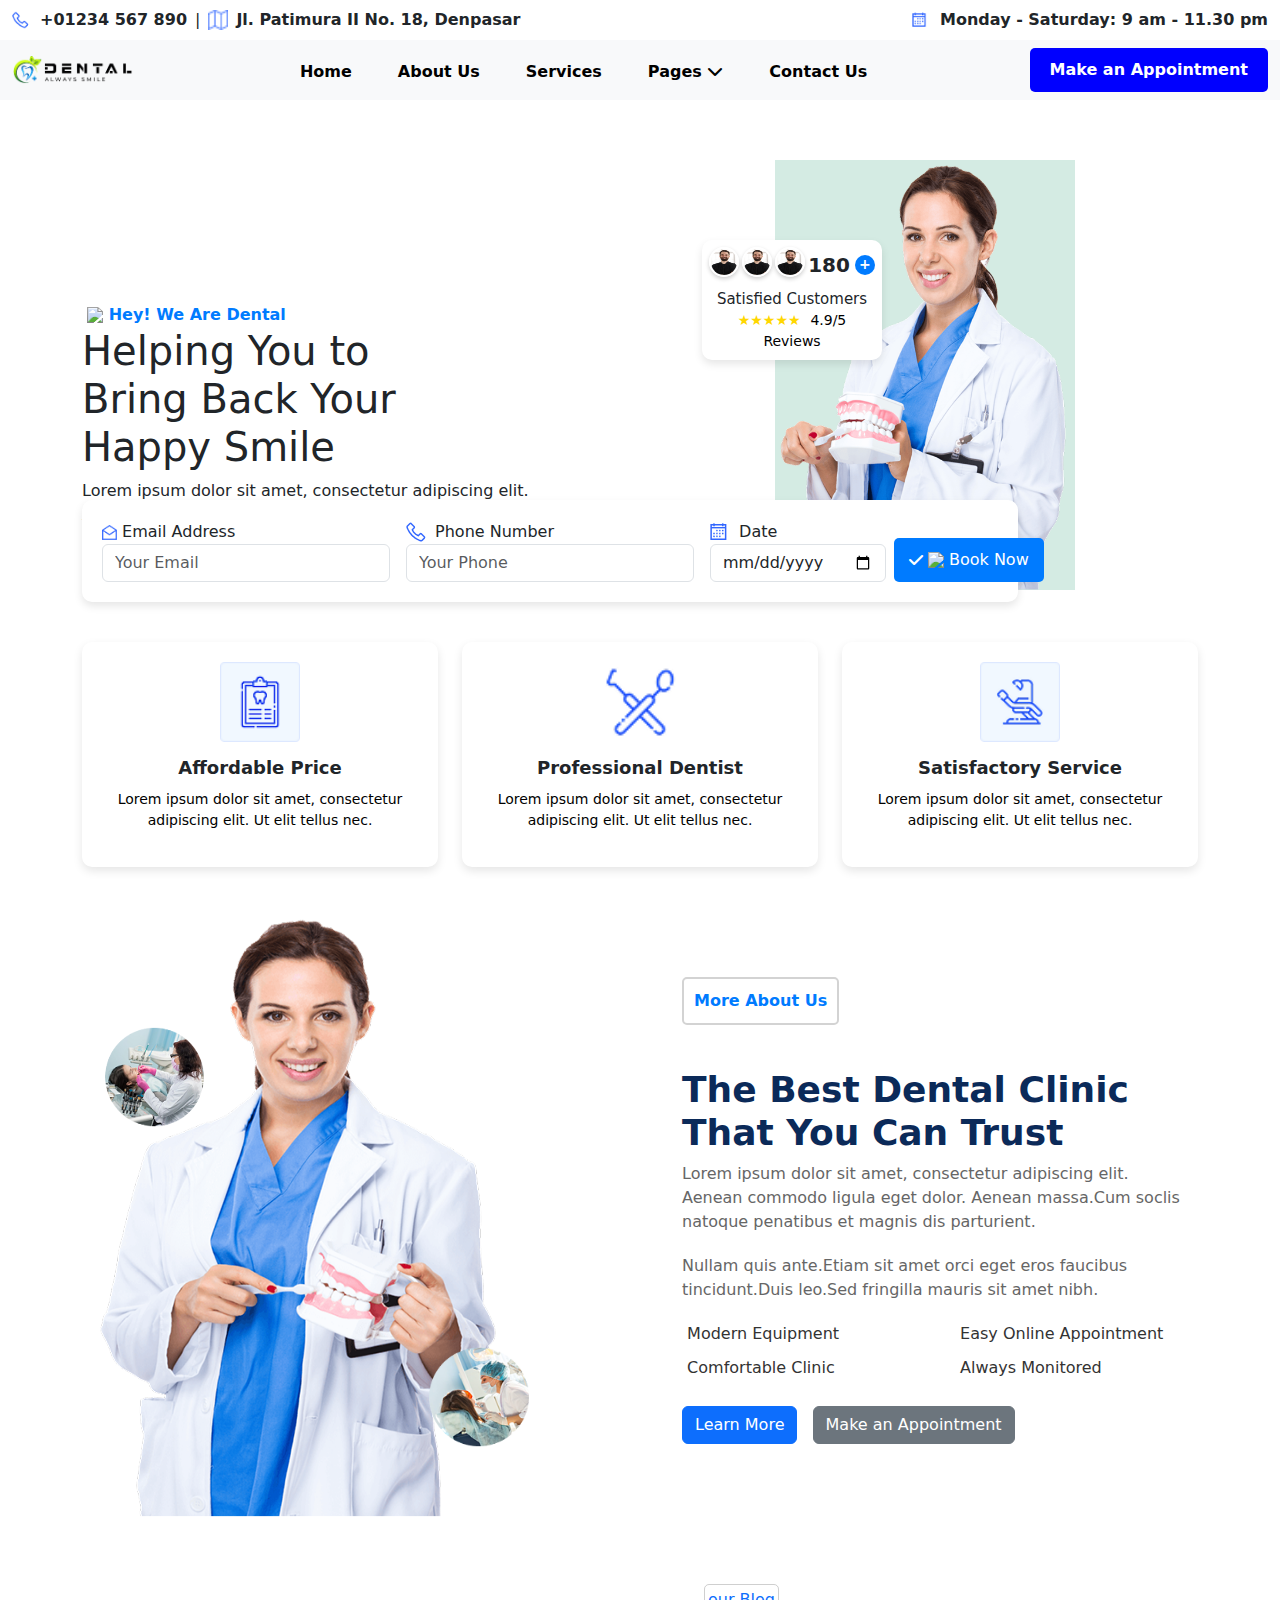
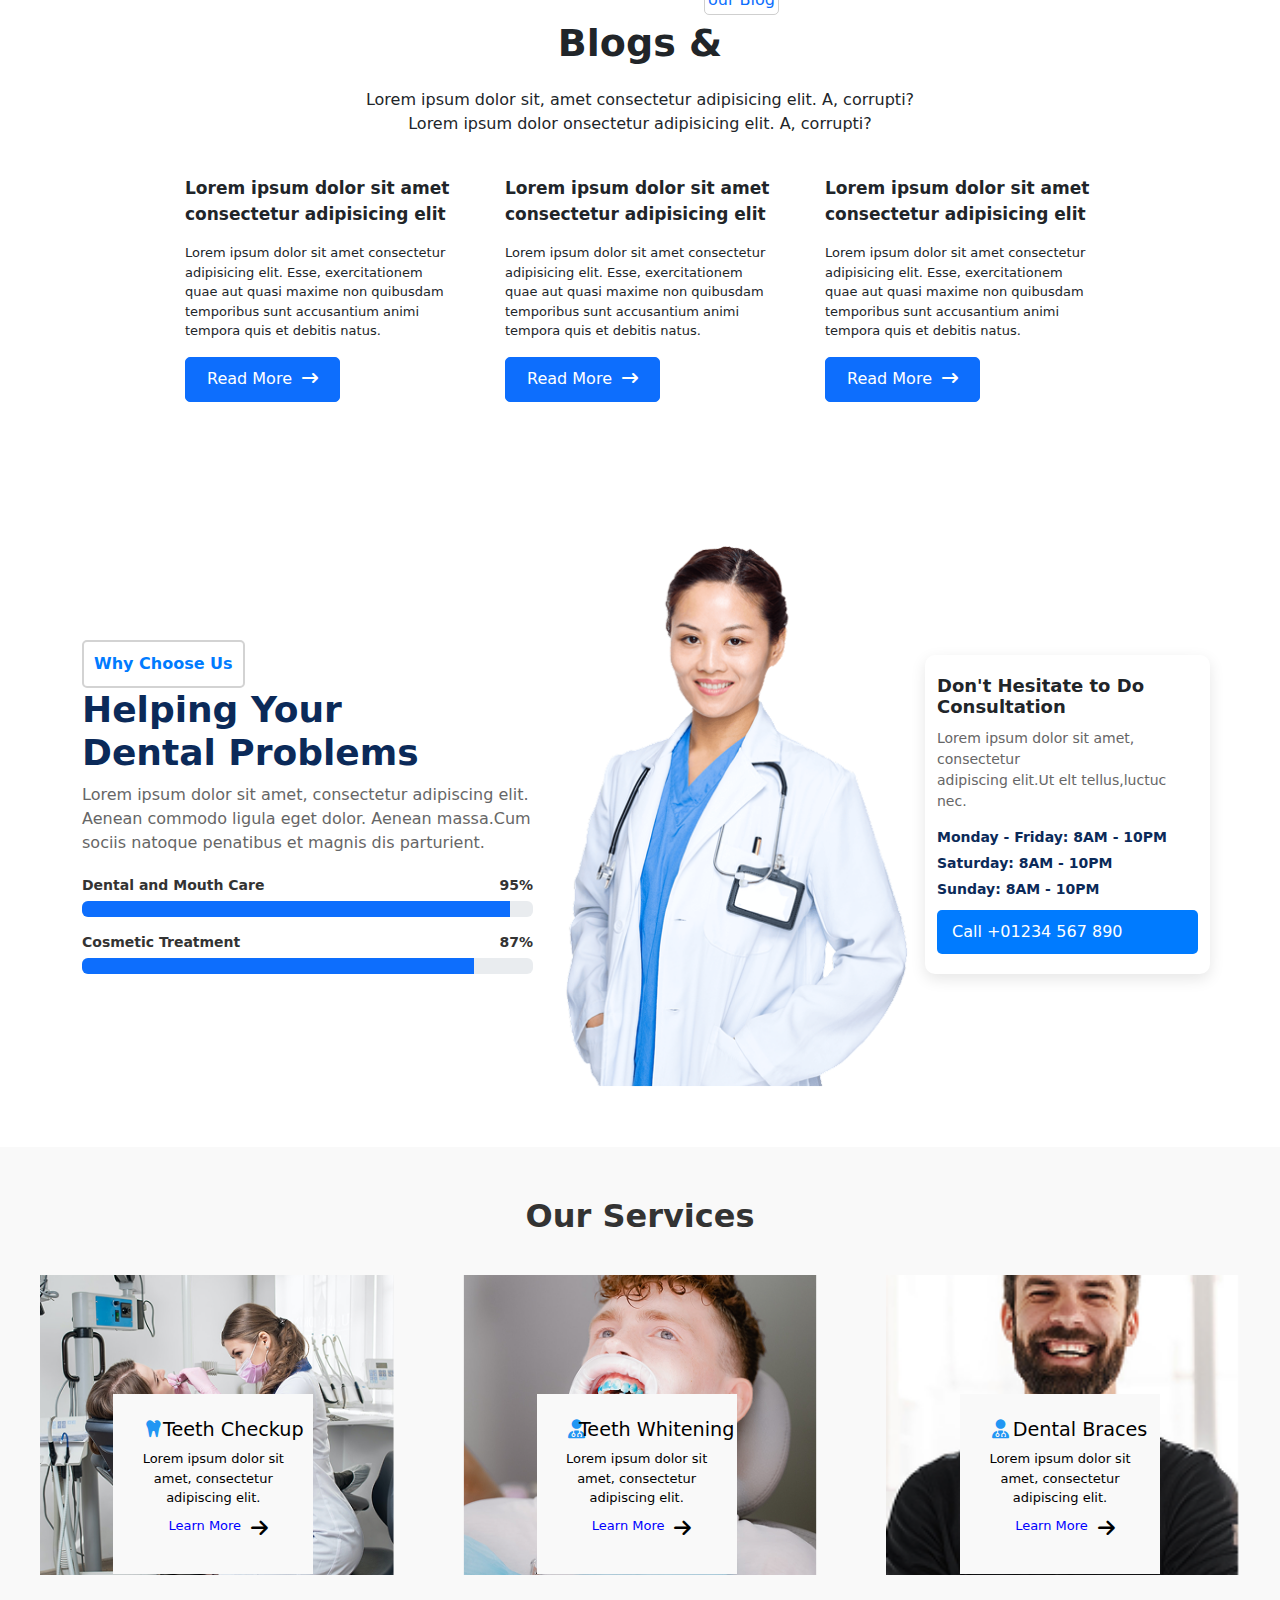
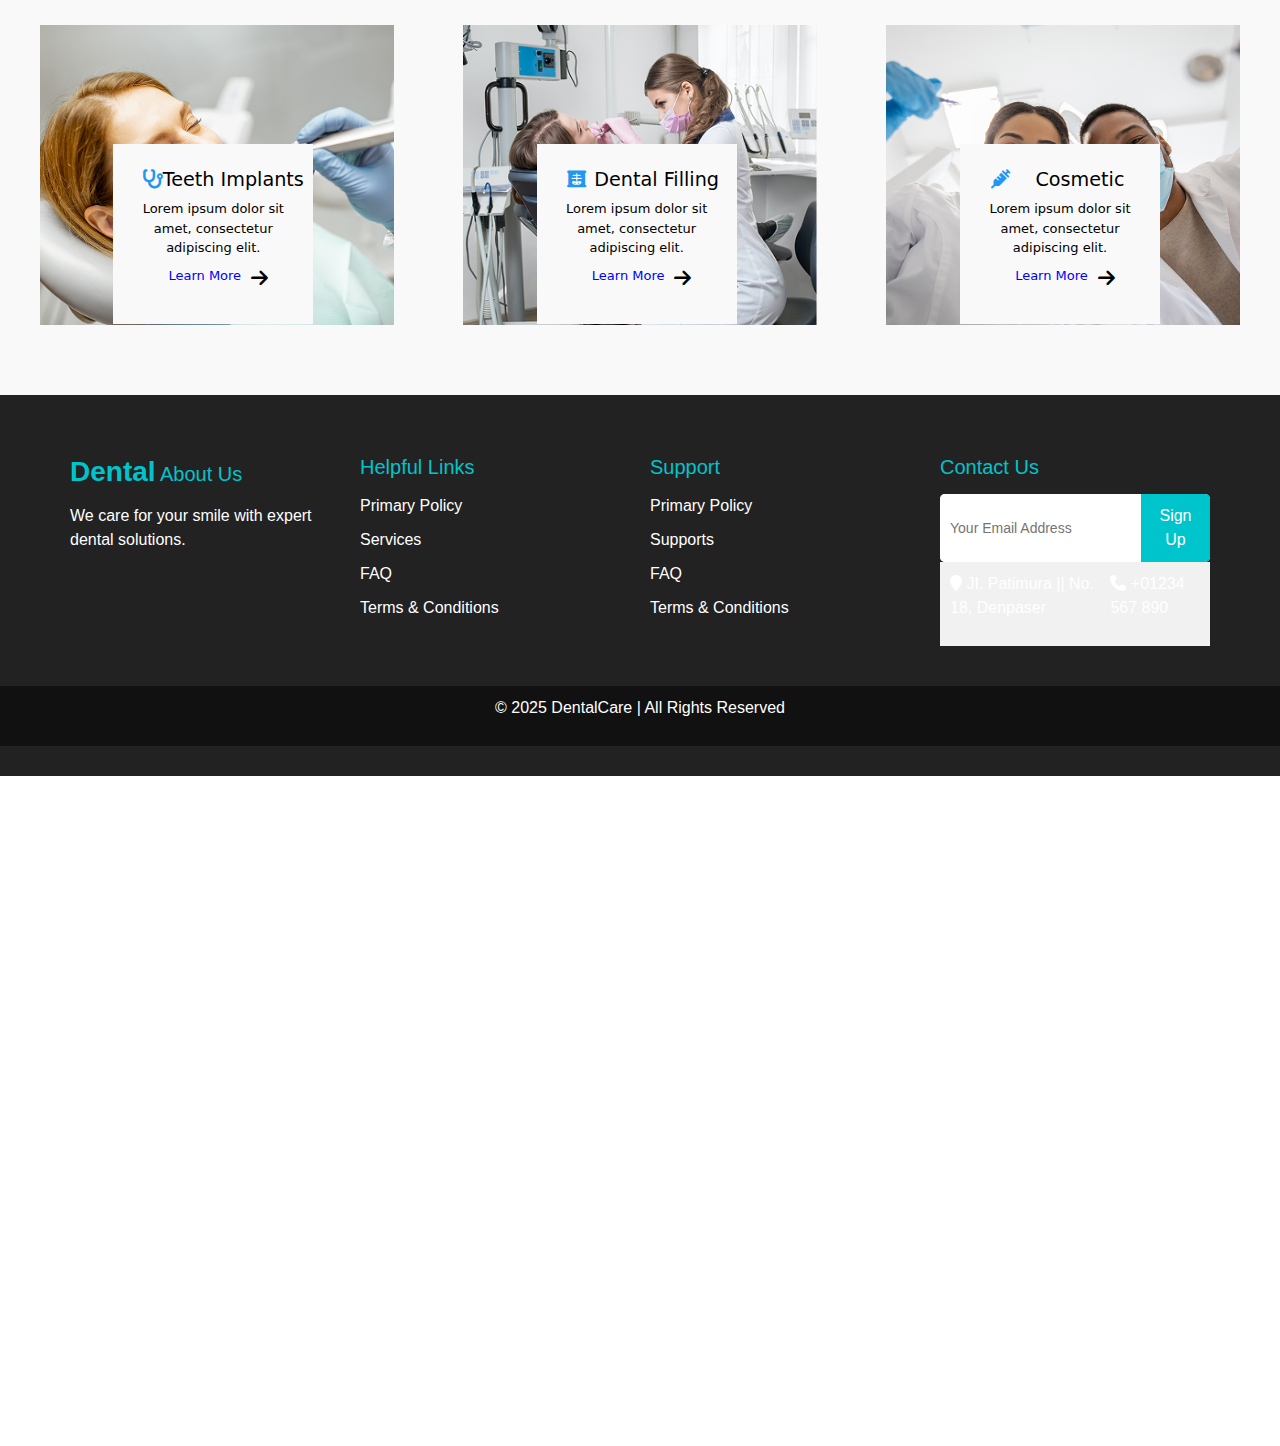
==== index.html @ fc1a5b88 "Add files via upload" ====
<!DOCTYPE html>
<html lang="en">
<head>
    <meta charset="UTF-8">
    <meta name="viewport" content="width=device-width, initial-scale=1.0">
    <title>Task</title>
    <link rel="stylesheet" href="index.css">  
    <link rel="stylesheet" href="https://cdnjs.cloudflare.com/ajax/libs/font-awesome/6.7.2/css/all.min.css">
    <link href="https://cdn.jsdelivr.net/npm/bootstrap@5.0.2/dist/css/bootstrap.min.css" rel="stylesheet">
    <script src="https://cdn.jsdelivr.net/npm/bootstrap@5.0.2/dist/js/bootstrap.bundle.min.js"></script>
    
</head>
<body>
    <div class="container-fluid px-0">
        <div class="row align-items-center text-md-start text-center py-2 mx-0">
            <div class="col-md-6 mb-2 mb-md-0 d-flex align-items-center justify-content-md-start justify-content-center">
                <img src="images/Frame-1.png" alt="Phone" width="20">
                <span class="ms-2 fw-bold text-dark">+01234 567 890</span>
                <span class="mx-2">|</span>
                <img src="images/Group-1.png" alt="Address" width="20">
                <span class="ms-2 fw-bold text-dark">Jl. Patimura II No. 18, Denpasar</span>
            </div>
            <div class="col-md-6 d-flex align-items-center justify-content-md-end justify-content-center">
                <img src="images/Frame.png" alt="Calendar" width="20">
                <span class="ms-2 fw-bold text-dark">Monday - Saturday: 9 am - 11.30 pm</span>
            </div>
        </div>
    </div>
    
    
   <!-- navbar -->
    <nav class="navbar navbar-expand-lg navbar-light bg-light">
        <div class="container-fluid">
            <img src="images/logo 1.png" width="10%" height="7%">
            <button class="navbar-toggler" type="button" data-bs-toggle="collapse" data-bs-target="#navbarSupportedContent" 
                aria-controls="navbarSupportedContent" aria-expanded="false" aria-label="Toggle navigation">
                <span class="navbar-toggler-icon"></span>
            </button>
            <div class="collapse navbar-collapse" id="navbarSupportedContent">
                <ul class="navbar-nav mx-auto">
                    <li class="nav-item">
                        <a class="nav-link" href="#" style="color: black;">Home</a>
                    </li>
                    <li class="nav-item">
                        <a class="nav-link" href="#" style="color: black;">About Us</a>
                    </li>
                    <li class="nav-item">
                        <a class="nav-link" href="#" style="color: black;">Services</a>
                    </li>
                    <li class="nav-item">
                        <a class="nav-link" href="#" style="color: black;">Pages <i class="fas fa-chevron-down"></i> </a>
                    </li>
                    
                    <li class="nav-item">
                        <a class="nav-link" href="#" style="color: black;">Contact Us</a>
                    </li>
                </ul>
                <button class="button">
                    <a class="link" href="#" style="font-weight: bolder;" >Make an Appointment</a>
                </button>
            </div>
        </div>
    </nav>

    <div class="container">
        <div class="row hero-section">
            <!-- Left Content -->
            <div class="col-md-6 content">
                <img src=""/>
                <span style="color: #007bff; font-weight: bold;"><img src="images/hand.jpeg" class="one"> Hey! We Are Dental</span>
                <h1>Helping You to<br> Bring Back Your <br>Happy Smile</h1>
                <p>Lorem ipsum dolor sit amet, consectetur adipiscing elit.<br>
                     Aenean commodo ligula eget dolor.Aenean maasa.Cum socilis<br>
                     natoque penatibus et magnis dis parturient.</p>
            </div>
    
            <!-- Right Image -->
            <div class="col-md-6 text-center position-relative">
                <img src="images/dentist-with-toothbrush-on-denture1--714x1024.png.png" class="doctor-img img-fluid" alt="Doctor" width="300px" height="500px" style="background-color: rgb(212, 235, 227);">
                
                <!-- Review Box Over Image -->
                <div class="review-box" id="two">
                    <div class="review-images">
                        <img src="images/div.elementor-widget-wrap-6.png" alt="User 1">
                        <img src="images/div.elementor-widget-wrap-6.png" alt="User 2">
                        <img src="images/div.elementor-widget-wrap-6.png" alt="User 3">
                   
                    <strong>180<span class="plus-symbol">+</span></strong></div>
                    <span class="review-text">Satisfied Customers</span>
                    <!-- <span class="stars">★★★★★</span>
                    <span class="review-text">4.9/5 Reviews</span> -->
                    <span class="stars">★★★★★ <span class="review-score">4.9/5 Reviews</span></span>
    
                </div>
            </div>
        </div>
    
        <!-- Appointment Form -->
        <div class="appointment-form" id="three">
            <form id="bookingForm">
                <div class="row g-3">
                    <div class="col-md-4">
                        <label><img src="images/Group.png" width="15"/> Email Address</label>
                        <div class="input-group">
                            <input type="email" id="email" class="form-control" placeholder="Your Email" required>
                        </div>
                    </div>
                    <div class="col-md-4">
                        <label><i  style="font-weight: bolder;"></i><img src="images/Frame-1.png"/>  Phone Number</label>
                        <div class="input-group">
                            <input type="text" id="phone" class="form-control" placeholder="Your Phone" required>
                        </div>
                    </div>
                    <div class="col-md-4 d-flex align-items-end">
                        <div class="w-100">
                            <label> <img src="images/Frame.png"/>  Date</label>
                            <div class="input-group">
                                <input type="date" id="date" class="form-control" required>
                            </div>
                        </div>
                        <button type="submit" class="book-now ms-2">
                            <i class="fas fa-check"></i><img src="./images/one.png"/>  Book Now
                        </button>
                    </div>
                </div>
            </form>
        </div>
    </div>

    <!-- Services Section -->
 <div class="container service-section" id="four">
    <div class="row">
        <!-- Service 1 -->
        <div class="col-md-4">
            <div class="service-box">
                <img src="images/div.icon-1.png" alt="Affordable Price">
                <h4>Affordable Price</h4>
                <p>Lorem ipsum dolor sit amet, consectetur adipiscing elit. Ut elit tellus nec.</p>
            </div>
        </div>

        <!-- Service 2 -->
        <div class="col-md-4">
            <div class="service-box">
                <img src="images/tools-150x150.png.png" alt="Professional Dentist">
                <h4>Professional Dentist</h4>
                <p>Lorem ipsum dolor sit amet, consectetur adipiscing elit. Ut elit tellus nec.</p>
            </div>
        </div>

        <!-- Service 3 -->
        <div class="col-md-4">
            <div class="service-box">
                <img src="images/div.icon.png" alt="Satisfactory Service">
                <h4>Satisfactory Service</h4>
                <p>Lorem ipsum dolor sit amet, consectetur adipiscing elit. Ut elit tellus nec.</p>
            </div>
        </div>
    </div>
</div>

    <div class="the" class="mx-auto">
        <div class="the1">
            <img src="./images/female-dentist-present-2-1.png.png" alt="" height="600px" width="400px" id="the2">
            <img src="./images/dentist-with-dental-tools-mirror-and-probe-checking-up-patient-teeth-at-dental-clinic-office-1-800x664.jpg.png" alt="" id="img1" height="100px">
            <img src="./images/young-woman-getting-dental-treatment-dental-clinic--800x533.jpg.png" alt="" height="100px" id="img2">
        </div>
        <!-- Hero Section -->
    <div class="container">
        <div class="row hero-section">
            <!-- Left Content - Text (Now Moved to Right) -->
            <div class="col-md-6 hero-text" id="five">
                <div style="border:  2px solid lightgray; padding: 10px; display: inline-block; border-radius: 5px; color: #007bff; font-weight: bold;">
                    More About Us
                </div>
                <h2><br>The Best Dental Clinic<br> That You Can Trust</h2>
                <p>Lorem ipsum dolor sit amet, consectetur adipiscing elit.<br>
                     Aenean commodo ligula eget dolor. Aenean massa.Cum soclis<br>
                    natoque penatibus et magnis dis parturient.</p>
                <p>Nullam quis ante.Etiam sit amet orci eget eros faucibus<br>
                tincidunt.Duis leo.Sed fringilla mauris sit amet nibh.</p>

                <ul>
                    <li><img src="images/click.jpeg" alt=""> Modern Equipment</li>
                    <li><img src="images/click.jpeg" alt=""> Easy Online Appointment</li>
                    <li><img src="images/click.jpeg" alt=""> Comfortable Clinic</li>
                    <li><img src="images/click.jpeg" alt=""> Always Monitored</li>
                </ul>

                <button class="btn btn-primary">Learn More</button>
                <button class="btn btn-secondary">Make an Appointment</button>
            </div>
        </div>
    </div>
    </div>



    
    
    <div class="container-01" id="six">
        <div class="blog">
            <button class="text-primary">our Blog</button>
            <p>Blogs &</p>
            <div class="lo">
                <p>Lorem ipsum dolor sit, amet consectetur adipisicing elit. A, corrupti? <br>Lorem ipsum dolor
                    onsectetur adipisicing elit. A, corrupti?</p>
            </div>
        </div>
        <div class="main-product">
            <div class="products">
                <img src="./images/div.jkit-thumb.png" alt="">
                <div class="title">
                    <p>Lorem ipsum dolor sit amet consectetur adipisicing elit</p>
                </div>
                <div class="title-01">
                    <p>Lorem ipsum dolor sit amet consectetur adipisicing elit. Esse, exercitationem quae aut quasi
                        maxime
                        non quibusdam temporibus sunt accusantium animi tempora quis et debitis natus.</p>
                </div>
                <button class="btn btn-primary">Read More<i class="fa-solid fa-arrow-right-long" style="color: white;"></button></i>            </div>
            <div class="products">
                <img src="./images/div.jkit-thumb-1.png" alt="">
                <div class="title">
                    <p>Lorem ipsum dolor sit amet consectetur adipisicing elit</p>
                </div>
                <div class="title-01">
                    <p>Lorem ipsum dolor sit amet consectetur adipisicing elit. Esse, exercitationem quae aut quasi
                        maxime
                        non quibusdam temporibus sunt accusantium animi tempora quis et debitis natus.</p>
                </div>
                <button class="btn btn-primary">Read More<i class="fa-solid fa-arrow-right-long" style="color: white;"></button></i>
            </div>
            <div class="products">
                <img src="./images/div.thumbnail-container.jpg" alt="">
                <div class="title">
                    <p>Lorem ipsum dolor sit amet consectetur adipisicing elit</p>
                </div>
                <div class="title-01">
                    <p>Lorem ipsum dolor sit amet consectetur adipisicing elit. Esse, exercitationem quae aut quasi
                        maxime
                        non quibusdam temporibus sunt accusantium animi tempora quis et debitis natus.</p>
                </div>
                <button class="btn btn-primary">Read More<i class="fa-solid fa-arrow-right-long" style="color: white;"></button></i>
            </div>
        </div>

    </div>


    <div class="container" id="seven">
        <div class="row consultation-section">
            <!-- Left Content -->
            <div class="col-md-5 consultation-text">
                <span style="color: #007bff; font-weight: bold;color: #007bff; font-weight: bold;border:2px white;border: 2px solid lightgray; padding: 10px; display: inline-block; border-radius: 5px; color: #007bff; font-weight: bold;">Why Choose Us</span>
                <h2>Helping Your<br> Dental Problems</h2>
                <p>Lorem ipsum dolor sit amet, consectetur adipiscing elit. <br>
                    Aenean commodo ligula eget dolor. Aenean massa.Cum<br>
                    sociis natoque penatibus et magnis dis parturient.</p>
    
                <!-- Progress Bar 1 -->
                <div class="progress-label">
                    <span>Dental and Mouth Care</span>
                    <span>95%</span>
                </div>
                <div class="progress">
                    <div class="progress-bar" role="progressbar" style="width: 95%;" aria-valuenow="95" aria-valuemin="0" aria-valuemax="100"></div>
                </div>
    
                <!-- Progress Bar 2 -->
                <div class="progress-label">
                    <span>Cosmetic Treatment</span>
                    <span>87%</span>
                </div>
                <div class="progress">
                    <div class="progress-bar" role="progressbar" style="width: 87%;" aria-valuenow="87" aria-valuemin="0" aria-valuemax="100"></div>
                </div>
            </div>
    
            <!-- Center Image -->
            <div class="col-md-4 consultation-image">
                <img src="images/female-medical-doctor-669x1024.png.png" alt="Doctor Image">
            </div>
    
            <!-- Right Contact Box -->
            <div class="col-md-3 contact-box">
                <h4>Don't Hesitate to Do Consultation</h4>
                <p>Lorem ipsum dolor sit amet, consectetur<br>
                     adipiscing elit.Ut elt tellus,luctuc nec.</p>
    
                <div class="schedule">Monday - Friday: 8AM - 10PM</div>
                <div class="schedule">Saturday: 8AM - 10PM</div>
                <div class="schedule">Sunday: 8AM - 10PM</div>
    
                <a href="tel:+1234567890" class="call-button" style="justify-content: center;">Call +01234 567 890</a>
            </div>
        </div>
    </div>

    <!-- Services Section -->
<div class="services-section" id="one1">
    <h2 class="services-title">Our Services</h2>
    <div class="services-container">
        <div class="service-item">
            <img src="images/div.elementor-widget-wrap-3.png" alt="Service 1" class="service-image">
            <div class="service-info">
                <i class="fa fa-tooth"></i>
                <h3>Teeth Checkup</h3>
                <p>Lorem ipsum dolor sit amet, consectetur adipiscing elit.</p>
                <h6> Learn More<i class="fa-solid fa-arrow-right"></i></h6>
            </div>
        </div>

        <div class="service-item">
            <img src="images/div.elementor-widget-wrap-4.png" alt="Service 3" class="service-image">
            <div class="service-info">
                <i class="fa fa-user-md"></i>
                <h3>Teeth Whitening</h3>
                <p>Lorem ipsum dolor sit amet, consectetur adipiscing elit.</p>
                <h6> Learn More<i class="fa-solid fa-arrow-right"></i></h6>
            </div>
        </div>

        <div class="service-item">
            <img src="images/div.elementor-widget-wrap-6.png" alt="Service 3" class="service-image">
            <div class="service-info">
                <i class="fa fa-user-md"></i>
                <h3>Dental Braces</h3>
                <p>Lorem ipsum dolor sit amet, consectetur adipiscing elit.</p>
                <h6> Learn More<i class="fa-solid fa-arrow-right"></i></h6>
            </div>
        </div>

        <div class="service-item">
            <img src="images/div.elementor-widget-wrap-2.png" alt="Service 4" class="service-image">
            <div class="service-info">
                <i class="fa fa-stethoscope"></i>
                <h3>Teeth Implants</h3>
                <p>Lorem ipsum dolor sit amet, consectetur adipiscing elit.</p>
                <h6> Learn More<i class="fa-solid fa-arrow-right"></i></h6>
            </div>
        </div>

        <div class="service-item">
            <img src="images/div.elementor-widget-wrap-3.png" alt="Service 5" class="service-image">
            <div class="service-info">
                <i class="fa fa-x-ray"></i>
                <h3>Dental Filling</h3>
                <p>Lorem ipsum dolor sit amet, consectetur adipiscing elit.</p>
                <h6> Learn More<i class="fa-solid fa-arrow-right"></i></h6>
            </div>
        </div>

        <div class="service-item">
            <img src="images/div.elementor-widget-wrap-1.png" alt="Service 6" class="service-image">
            <div class="service-info">
                <i class="fa fa-syringe"></i>
                <h3>Cosmetic</h3>
                <p>Lorem ipsum dolor sit amet, consectetur adipiscing elit.</p>
                <h6> Learn More<i class="fa-solid fa-arrow-right"></i></h6>
            </div>
        </div>
    </div>
</div>

<footer class="footer" id="footer">
    <div class="footer-container">
        <!-- About Section -->
        <div class="footer-section about">
            <h2><span class="highlight">Dental</span> About Us</h2>
            <p>We care for your smile with expert dental solutions.</p>
        </div>

        <!-- Helpful Links -->
        <div class="footer-section helpful-links">
            <h2>Helpful Links</h2>
            <ul>
                <li><a href="#">Primary Policy</a></li>
                <li><a href="#">Services</a></li>
                <li><a href="#">FAQ</a></li>
                <li><a href="#">Terms & Conditions</a></li>
            </ul>
        </div>

        <!-- Support Section -->
        <div class="footer-section support">
            <h2>Support</h2>
            <ul>
                <li><a href="#">Primary Policy</a></li>
                <li><a href="#">Supports</a></li>
                <li><a href="#">FAQ</a></li>
                <li><a href="#">Terms & Conditions</a></li>
            </ul>
        </div>

        <!-- Contact Section -->
        <div class="footer-section contact">
            <h2>Contact Us</h2>

          <!-- Email Subscription Form with Button Inside -->
        <div class="email-subscribe">
            <input type="email" placeholder="Your Email Address" class="email-input">
            <button class="signup-btn">Sign Up</button>
        </div>

        <!-- Address & Phone Number -->
        <div class="contact-info">
            <p><i class="fa fa-map-marker"></i> JI. Patimura || No. 18, Denpaser</p>
            <p><i class="fa fa-phone"></i> +01234 567 890</p>
        </div>
        </div>
    </div>

    <!-- Footer Bottom -->
    <div class="footer-bottom">
        <p>&copy; 2025 DentalCare | All Rights Reserved</p>
    </div>
</footer>
    <!-- JavaScript for Form Validation -->
<script>
    document.getElementById("bookingForm").addEventListener("submit", function(event) {
        event.preventDefault(); // Prevent page refresh

        let email = document.getElementById("email").value;
        let phone = document.getElementById("phone").value;
        let date = document.getElementById("date").value;

        if (email === "" || phone === "" || date === "") {
            alert("Please fill out all fields.");
            return;
        }

        alert("Appointment Booked Successfully!");
    });
</script>
</body>
</html>
---- index.css ----
.contact-info {
    background-color: #f1f1f1;
    padding: 10px;
    display: flex;
    justify-content: space-between;
    align-items: center;
    width: 100%;
   /* Removes extra spacing */
}


.navbar-nav {
    margin: auto;
    display: flex;
    justify-content: center;
    gap: 30px; 
}


.navbar-nav .nav-link {
    text-decoration: none;
    font-weight: bold;
    font-size: 16px;
    color: black; 
    transition: color 0.3s ease-in-out;
}


.navbar-nav .nav-link:hover {
    color: #308ae9;;
}

        .button {
            background-color: blue;
            border: none;
            padding: 10px 20px;
            color: white;
            border-radius: 5px;
        }
        .button .link {
            text-decoration: none;
            color: white;
        }
        .nav-item .nav-link:hover {
            color: blue !important;
        }
    
        /* Adjust hero section spacing */
.hero-section {
position: relative;
padding: 50px 0;
}

/* Adjust doctor image size */
.doctor-img {
max-width: 100%;
height: auto;
object-fit: cover;
}

/* Positioning the review box over the image */
.review-box {
position: absolute;
bottom: 10px;
left: 10px;
background: white;
padding: 10px;
border-radius: 10px;
box-shadow: 0px 4px 8px rgba(0, 0, 0, 0.1);
text-align: center;
width: 180px;
height: 120px;
display: flex;
flex-direction: column;
align-items: center;
justify-content: center;
}

.review-images {
display: flex;
justify-content: center;
margin-bottom: 5px;
}

.review-images img {
width: 30px;
height: 30px;
border-radius: 50%;
margin-right: 3px;
border: 2px solid white;
box-shadow: 0px 2px 4px rgba(0, 0, 0, 0.2);
}

.review-box strong {
font-size: 20px;
display: flex;
align-items: center;
margin-top: 3px;
}

/* Styling the + symbol */
.plus-symbol {
background: #007bff;
color: white;
border-radius: 50%;
width: 20px;
height: 20px;
display: inline-flex;
align-items: center;
justify-content: center;
margin-left: 5px;
font-size: 14px;
}


.stars {
color: gold;
font-size: 14px;
font-weight: bold;
}

.review-score {
color: black;
font-size: 14px;
font-weight: normal;
margin-left: 5px; /* Adds some spacing */
}


.review-text {
font-size: 15px;
margin-top: 3px;
}

/* Adjust appointment form positioning */
.appointment-form {
margin-top: -50px; /* Moves form slightly up */
background: white;
padding: 20px;
border-radius: 10px;
box-shadow: 0px 4px 8px rgba(0, 0, 0, 0.1);
position: relative;
z-index: 10;
margin-right: 180px;
}
.book-now {
background: #007bff;
color: white;
border: none;
padding: 10px 15px;
border-radius: 5px;
cursor: pointer;
white-space: nowrap; /* Prevent text from wrapping */
display: flex;
align-items: center;
justify-content: center;
gap: 5px; /* Adds space between text and icon */
}

.book-now:hover {
background: #0056b3;
}

#two{
    position: relative;
    bottom: 350px;
    left: 50px;
}
#three{
    position: relative;
    bottom: 220px;
}

/* Service Section */
.service-section {
    text-align: center;
    padding: 50px 0;
    background-color: white;
}

.service-box {
    padding: 20px;
    background: white;
    border-radius: 10px;
    box-shadow: 0px 4px 10px rgba(0, 0, 0, 0.1);
    transition: 0.3s;
}

.service-box:hover {
    transform: translateY(-5px);
}

.service-box img {
    width: 80px; /* Adjust image size */
    height: 80px;
    object-fit: contain;
    margin-bottom: 15px;
}

.service-box h4 {
    font-size: 18px;
    font-weight: bold;
    margin-bottom: 10px;
}

.service-box p {
    font-size: 14px;
    color:black;
}

#four{
    position: relative;
    bottom: 230px;
}
.the{
    position: relative;
    bottom: 230px; 
}
#img1{
    border-radius: 50%;
    position: relative;
    right: 300px;
    bottom: 140px;
}
#img2{
    position: relative;
    right: 80px;
    top: 180px;
}

/* Hero Section */
.hero-section {
    display: flex;
    align-items: center;
    justify-content: space-between;
    padding: 60px 0;
}

.hero-text {
    max-width: 550px;
}

.hero-text h2 {
    font-size: 36px;
    font-weight: bold;
    color: #0b2a59;
}

.hero-text p {
    color: #666;
    font-size: 16px;
    margin-bottom: 20px;
}

.hero-text ul {
    list-style: none;
    padding: 0;
    display: flex;
    flex-wrap: wrap;
}

.hero-text ul li {
    font-size: 16px;
    color: #333;
    margin-bottom: 10px;
    width: 50%;
}

.hero-text ul li i {
    color: #007bff;
    margin-right: 10px;
}

.btn-primary {
    background-color: #007bff;
    border: none;
    padding: 10px 20px;
    border-radius: 5px;
    margin-right: 10px;
}

.btn-primary:hover {
    background-color: #0056b3;
}

.btn-secondary {
    background-color: #f8f9fa;
    color: #007bff;
    padding: 10px 20px;
    border: 1px solid #007bff;
    border-radius: 5px;
}

.btn-secondary:hover {
    background-color: #007bff;
    color: white;
}

/* Doctor Image */
.hero-image {
    position: relative;
    text-align: center;
}

.hero-image img {
    max-width: 100%;
    height: auto;
    border-radius: 10px;
}

/* Circular Images */
.circle-img {
    position: absolute;
    width: 100px;
    height: 100px;
    border-radius: 50%;
    border: 4px solid white;
    box-shadow: 0 5px 15px rgba(0, 0, 0, 0.2);
}

.circle-img-1 {
    top: 15%;
    left: -15%;
}

.circle-img-2 {
    bottom: 10%;
    right: -15%;
}

/* Responsive Design */
@media (max-width: 768px) {
    .hero-section {
        flex-direction: column-reverse; /* Reverse on smaller screens */
        text-align: center;
    }

    .hero-text {
        max-width: 100%;
        padding: 20px;
    }

    .hero-image {
        margin-top: 30px;
    }

    .circle-img-1, .circle-img-2 {
        display: none;
    }
}

#five{
   position: relative;
   left: 600px;
   bottom: 600px;
}
#the2{
    position: relative;
   left: 100px;
   
}



*{
    margin: 0;
    padding: 0;
    box-sizing: border-box;
}

.blog p{
    text-align: center;
    font-size: 38px;
    font-weight: 700;
}

.lo p{
    font-size: 16px;
    font-weight: 100;
    text-align: center;
}

.blog button{
    margin-left: 55%;
    background-color: transparent;
    border: none;
    border: 1px solid rgb(160, 159, 159,0.5);
    padding-left: 3px;
    padding-right: 3px;
    border-radius: 5px;
    padding-top: 3px;
    padding-bottom: 2px;
}

.products{

    width: 270px;
}

.products img{
    height: 200px;
}

.products .title p{
    font-size: 17px;
    font-weight: 700;
}

.products .title-01{
    font-size: 13px;
} 

.products button{
    height: 45px;
    width: 155px;
    border-radius: 5px;
}
.products button i{
    padding-left: 10px;
}

.main-product{
    display: flex;
    justify-content: center;
    gap: 50px;
    flex-wrap: wrap;
}
#six{
    position: relative;
    bottom: 750px;
}

@media screen and (max-width: 768px) {
    .the1 {
        display: flex;
        flex-direction: column;
        align-items: center;
    }

    /* Resize images in smaller screens */
    .the1 img {
        width: 100%;
        max-width: 300px; /* Adjust image sizes on mobile */
    }

    /* Hero Section Layout */
    .hero-section {
        flex-direction: column;
        text-align: center;
    }

    /* Text Adjustments */
    .hero-text {
        max-width: 100%;
        padding: 20px;
    }

    .hero-text h2 {
        font-size: 24px; /* Smaller heading on mobile */
    }

    .hero-text ul {
        text-align: left;
    }

    .hero-text li {
        font-size: 14px; /* Smaller font for mobile */
    }

    .hero-text button {
        width: 100%;
        margin-top: 15px;
    }

    /* Adjust spacing for buttons */
    .hero-text button:last-child {
        margin-top: 10px; /* Adjust spacing between buttons */
    }
}






.consultation-section {
    display: flex;
    align-items: center;
    justify-content: space-between;
    padding: 60px 0;
}

/* Left Content */
.consultation-text {
    max-width: 500px;
}

.consultation-text h2 {
    font-size: 36px;
    font-weight: bold;
    color: #0b2a59;
}

.consultation-text p {
    color: #666;
    font-size: 16px;
    margin-bottom: 20px;
}

.progress {
    height: 10px;
    border-radius: 5px;
    margin-bottom: 15px;
}

.progress-bar {
    background-color: #007bff;
}

.progress-label {
    display: flex;
    justify-content: space-between;
    font-size: 14px;
    font-weight: bold;
    color: #333;
    margin-bottom: 5px;
}

/* Doctor Image */
.consultation-image {
    position: relative;
    text-align: center;
}

.consultation-image img {
    max-width: 100%;
    height: auto;
    border-radius: 10px;
}

/* Right Box (Contact Info) */
.contact-box {
    background: white;
    padding: 20px;
    border-radius: 10px;
    box-shadow: 0 5px 15px rgba(0, 0, 0, 0.1);
    text-align:start;
    max-width: 300px;
}

.contact-box h4 {
    font-size: 18px;
    font-weight: bold;
    margin-bottom: 10px;
}

.contact-box p {
    font-size: 14px;
    color: #666;
    margin-bottom: 15px;
}

.contact-box .schedule {
    font-size: 14px;
    font-weight: bold;
    color: #0b2a59;
    margin-bottom: 5px;
}

.contact-box .call-button {
    background-color: #007bff;
    color: white;
    padding: 10px 15px;
    border-radius: 5px;
    display: block;
    text-decoration: none;
    margin-top: 10px;
}

.contact-box .call-button:hover {
    background-color: #0056b3;
}

/* Responsive */
@media (max-width: 768px) {
    .consultation-section {
        flex-direction: column;
        text-align: center;
    }

    .consultation-text {
        max-width: 100%;
        padding: 20px;
    }

    .consultation-image {
        margin-top: 30px;
    }

    .contact-box {
        margin-top: 20px;
        width: 100%;
        max-width: 90%;
    }
}

/* Services Section */
.services-section {
    padding: 50px 20px;
    text-align: center;
}

.services-title {
    font-size: 2rem;
    color: #333;
    margin-bottom: 40px;
    font-weight: bold;
}

/* Container for Services */
.services-container {
    display: flex;
    flex-wrap: wrap;
    justify-content: space-between;
    gap: 30px;
    margin-top: 20px;
}

/* Individual Service Item */
.service-item {
    width: calc(33.33% - 20px);
    box-sizing: border-box;
    position: relative;
    overflow: hidden;
    transition: box-shadow 0.3s ease;
}

.service-item:hover {
    box-shadow: 0 6px 15px rgba(0, 0, 0, 0.2); /* Hover effect with larger shadow */
}

/* Image in each Service */
.service-image {
    width: 100%;
    height: 300px;
    object-fit: cover;
}

/* Services Section */
.services-section {
    padding: 50px 20px;
    
    text-align: center;
}

.services-title {
    font-size: 2rem;
    color: #333;
    margin-bottom: 40px;
    font-weight: bold;
}

/* Container for Services */
.services-container {
    display: flex;
    flex-wrap: wrap;
    justify-content: space-between;
    gap: 30px;
}

/* Services Section */
.services-section {
    padding: 50px 20px;
    background-color: #f9f9f9;
    text-align: center;
}

.services-title {
    font-size: 2rem;
    color: #333;
    margin-bottom: 40px;
    font-weight: bold;
}

/* Container for Services */
.services-container {
    display: flex;
    flex-wrap: wrap;
    justify-content: space-between;
    gap: 30px;
    margin-top: 20px;
}

/* Individual Service Item */
.service-item {
    width: calc(33.33% - 20px); /* Updated for better equal width across 3 columns */
    
    position: relative;
    transition: box-shadow 0.3s ease;
    margin-bottom: 20px; /* Added to prevent overlap */
}

/* Image in each Service */
.service-image {
    width: 90%;
    height: 300px;
    object-fit: cover; /* Ensure the image maintains its aspect ratio */
    z-index: 1; /* Optional: Adds rounded corners to the image */
}

/* Service Info */
.service-info {
    padding: 20px;
    position: absolute; /* Fixed to allow overlay on top of the image */
    bottom: 1px;/* Places the info closer to the bottom */
    height: 180px;
    width: 200px;
    right: 100px;
    z-index: 1;
    background-color: #f9f9f9; /* Semi-transparent background / / Optional: Rounded corners for the info box */
}

.service-info i {
    font-size: 1.2rem;
    color: #2196F3;
    position: relative;
    right: 60px;
    top: 5px;
    
}

.service-info h3 {
    font-size: 1.2rem;
    color: black;
    position: relative;
    bottom: 20px;
    left: 20px;
    
}

.service-info p {
    font-size:13px;
    color: black;
    position: relative;
    bottom: 20px;
}
.service-info h6 {
    font-size:13px;
    color:blue;
    position: relative;
    bottom: 30px;
}
.service-info h6 i{
    color: black;
    left: 10px;
    position: relative;
}


/* Responsive Design for Tablets */
@media (max-width: 768px) {
    .service-item {
        width: calc(50% - 20px); /* Stack two items per row on smaller screens */
    }
}

/* Responsive Design for Mobile */
@media (max-width: 480px) {
    .service-item {
        width: 100%; /* Stack all items on mobile */
    }
}

#seven{
    position: relative;
    bottom: 670px;
} 
#one1{
    position: relative;
    bottom: 670px;
}


#footer{
    position: relative;
    bottom: 670px;
}
/* Footer Styling */
.footer {
    background-color: #222;
    color: white;
    padding: 30px 0;
    font-family: Arial, sans-serif;
}

.footer-container {
    display: flex;
    justify-content: space-around;
    flex-wrap: wrap;
    padding: 20px;
    max-width: 1200px;
    margin: auto;
}

.footer-section {
    flex: 1;
    min-width: 250px;
    margin: 10px;
}

.footer-section h2 {
    font-size: 20px;
    margin-bottom: 15px;
    color: #00c4cc;
}

/* Highlight "Dental" in About Us */
.highlight {
    font-size: 28px;
    font-weight: bold;
    color: #00c4cc;
}

/* Small "Always Smile" Text */
.tagline {
    font-size: 14px;
    font-style: italic;
    margin-top: 5px;
}

/* Footer Links */
.footer-section ul {
    list-style: none;
    padding: 0;
}

.footer-section ul li {
    margin-bottom: 10px;
}

.footer-section ul li a {
    color: white;
    text-decoration: none;
}

.footer-section ul li a:hover {
    text-decoration: underline;
}


/* Email Subscription Box */
.email-subscribe {
    display: flex;
    width: 100%;
    max-width: 300px;
    background: white;
    border-radius: 5px;
    overflow: hidden;
    margin-top: 10px;
}

.email-input {
    flex: 1;
    padding: 10px;
    border: none;
    outline: none;
    font-size: 14px;
}

.signup-btn {
    background-color: #00c4cc;
    color: white;
    padding: 10px 15px;
    border: none;
    cursor: pointer;
    font-size: 16px;
    border-radius: 0;
}

.signup-btn:hover {
    background-color: #008a99;
}

/* Social Media Icons */
.social-icons {
    margin-top: 15px;
}

.social-icons a {
    color: white;
    font-size: 24px;
    margin-right: 15px;
    text-decoration: none;
}

.social-icons a:hover {
    color: #00c4cc;
}

/* Footer Bottom */
.footer-bottom {
    text-align: center;
    padding: 10px;
    background: #111;
    margin-top: 10px;
}

/* Responsive Design */
@media (max-width: 768px) {
    .footer-container {
        flex-direction: column;
        text-align: center;
    }

    .footer-section {
        margin-bottom: 20px;
    }

    .social-icons a {
        margin: 0 10px;
    }

    .email-subscribe {
        margin: 0 auto;
    }
}
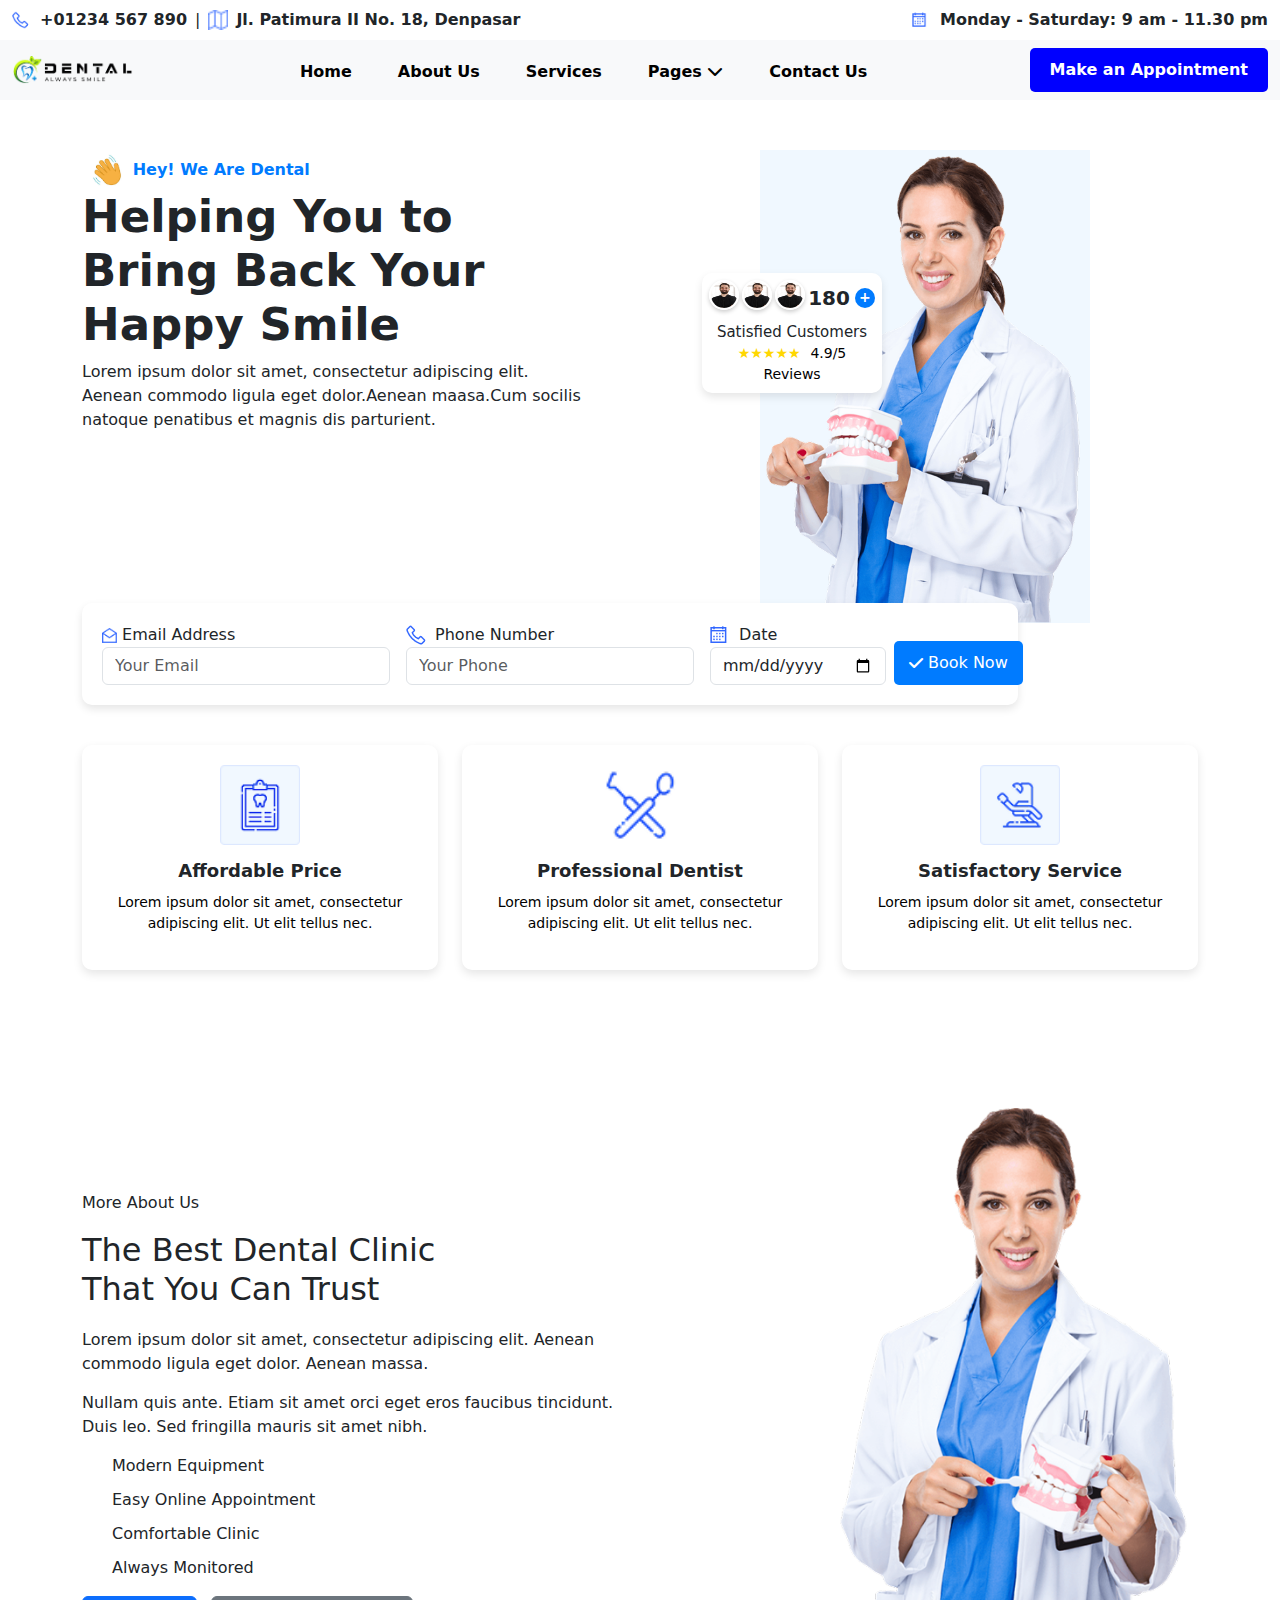
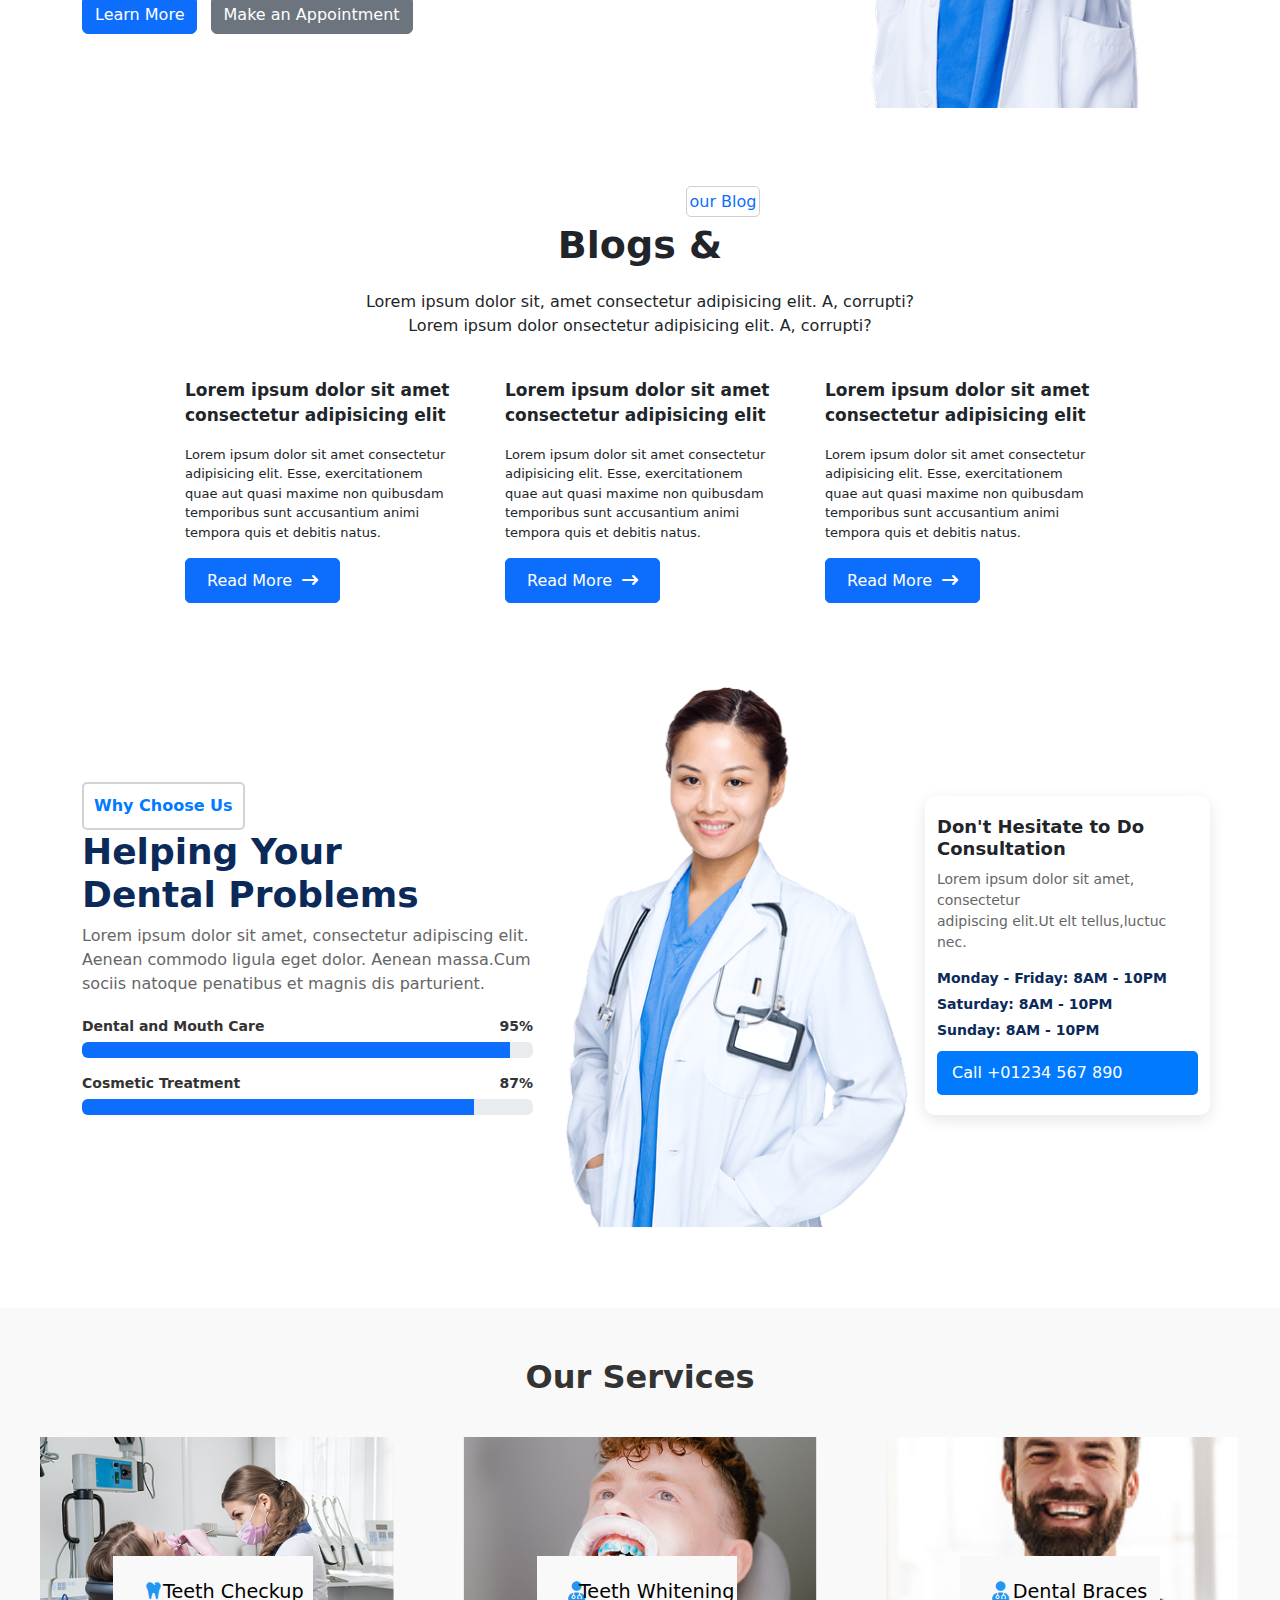
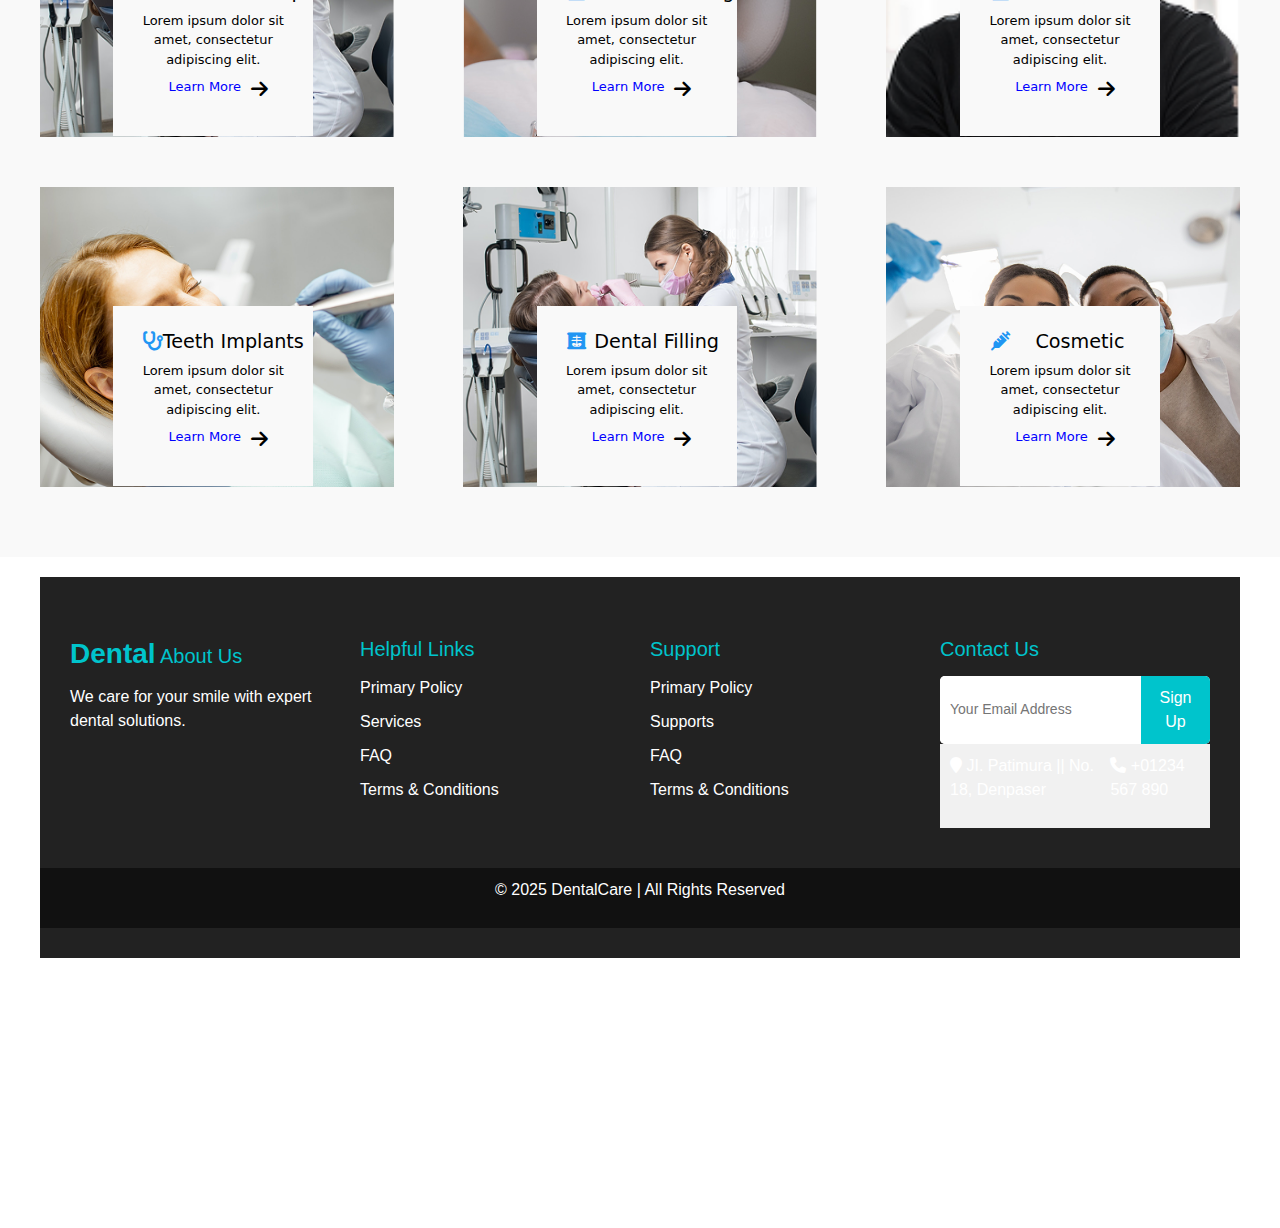
==== commit 69683f73: "It's order" ====
--- a/index.html
+++ b/index.html
@@ -67,8 +67,8 @@
             <!-- Left Content -->
             <div class="col-md-6 content">
                 <img src=""/>
-                <span style="color: #007bff; font-weight: bold;"><img src="images/hand.jpeg" class="one"> Hey! We Are Dental</span>
-                <h1>Helping You to<br> Bring Back Your <br>Happy Smile</h1>
+                <span style="color: #007bff; font-weight: bold;"><img src="images/bye icon.jpeg" class="one" height="40px" width="40px"> Hey! We Are Dental</span>
+                <h1 style="font-weight: bold; font-size: 45px;">Helping You to<br> Bring Back Your <br>Happy Smile</h1>
                 <p>Lorem ipsum dolor sit amet, consectetur adipiscing elit.<br>
                      Aenean commodo ligula eget dolor.Aenean maasa.Cum socilis<br>
                      natoque penatibus et magnis dis parturient.</p>
@@ -76,7 +76,7 @@
     
             <!-- Right Image -->
             <div class="col-md-6 text-center position-relative">
-                <img src="images/dentist-with-toothbrush-on-denture1--714x1024.png.png" class="doctor-img img-fluid" alt="Doctor" width="300px" height="500px" style="background-color: rgb(212, 235, 227);">
+                <img src="images/dentist-with-toothbrush-on-denture1--714x1024.png.png" class="doctor-img img-fluid" alt="Doctor" width="330px" height="60%" style="background-color: aliceblue;">
                 
                 <!-- Review Box Over Image -->
                 <div class="review-box" id="two">
@@ -119,7 +119,7 @@
                             </div>
                         </div>
                         <button type="submit" class="book-now ms-2">
-                            <i class="fas fa-check"></i><img src="./images/one.png"/>  Book Now
+                            <i class="fas fa-check"></i>Book Now
                         </button>
                     </div>
                 </div>
@@ -160,44 +160,43 @@
 </div>
 
     <div class="the" class="mx-auto">
-        <div class="the1">
+       <!---- <div class="the1">
             <img src="./images/female-dentist-present-2-1.png.png" alt="" height="600px" width="400px" id="the2">
             <img src="./images/dentist-with-dental-tools-mirror-and-probe-checking-up-patient-teeth-at-dental-clinic-office-1-800x664.jpg.png" alt="" id="img1" height="100px">
             <img src="./images/young-woman-getting-dental-treatment-dental-clinic--800x533.jpg.png" alt="" height="100px" id="img2">
-        </div>
-        <!-- Hero Section -->
-    <div class="container">
-        <div class="row hero-section">
-            <!-- Left Content - Text (Now Moved to Right) -->
-            <div class="col-md-6 hero-text" id="five">
-                <div style="border:  2px solid lightgray; padding: 10px; display: inline-block; border-radius: 5px; color: #007bff; font-weight: bold;">
-                    More About Us
-                </div>
-                <h2><br>The Best Dental Clinic<br> That You Can Trust</h2>
-                <p>Lorem ipsum dolor sit amet, consectetur adipiscing elit.<br>
-                     Aenean commodo ligula eget dolor. Aenean massa.Cum soclis<br>
-                    natoque penatibus et magnis dis parturient.</p>
-                <p>Nullam quis ante.Etiam sit amet orci eget eros faucibus<br>
-                tincidunt.Duis leo.Sed fringilla mauris sit amet nibh.</p>
-
-                <ul>
-                    <li><img src="images/click.jpeg" alt=""> Modern Equipment</li>
-                    <li><img src="images/click.jpeg" alt=""> Easy Online Appointment</li>
-                    <li><img src="images/click.jpeg" alt=""> Comfortable Clinic</li>
-                    <li><img src="images/click.jpeg" alt=""> Always Monitored</li>
-                </ul>
-
-                <button class="btn btn-primary">Learn More</button>
-                <button class="btn btn-secondary">Make an Appointment</button>
-            </div>
-        </div>
-    </div>
-    </div>
-
-
-
-    
-    
+        </div>-->
+
+      <div class="container">
+            <div class="row align-items-center hero-section py-5">
+            
+                <div class="col-md-6 order-2 order-md-1 hero-text mb-4 mb-md-0" id="five">
+                    <div class="more-about-us mb-3">
+                        More About Us
+                    </div>
+                    <h2>The Best Dental Clinic<br> That You Can Trust</h2>
+                    <p>Lorem ipsum dolor sit amet, consectetur adipiscing elit. Aenean commodo ligula eget dolor. Aenean massa.</p>
+                    <p>Nullam quis ante. Etiam sit amet orci eget eros faucibus tincidunt. Duis leo. Sed fringilla mauris sit amet nibh.</p>
+        
+                    <ul class="list-unstyled">
+                        <li><img src="images/click.jpeg" alt=""> Modern Equipment</li>
+                        <li><img src="images/click.jpeg" alt=""> Easy Online Appointment</li>
+                        <li><img src="images/click.jpeg" alt=""> Comfortable Clinic</li>
+                        <li><img src="images/click.jpeg" alt=""> Always Monitored</li>
+                    </ul>
+        
+                    <div class="mt-3">
+                        <button class="btn btn-primary me-2">Learn More</button>
+                        <button class="btn btn-secondary">Make an Appointment</button>
+                    </div>
+                </div>
+                
+                <div class="col-md-6 order-1 order-md-2 text-center">
+                    <img src="./images/female-dentist-present-2-1.png.png" alt="" height="600px" width="300px" id="the2">
+                </div>
+            </div>
+        </div>
+    
+
     <div class="container-01" id="six">
         <div class="blog">
             <button class="text-primary">our Blog</button>
--- a/index.css
+++ b/index.css
@@ -1,3 +1,4 @@
+
 .contact-info {
     background-color: #f1f1f1;
     padding: 10px;
@@ -7,16 +8,12 @@
     width: 100%;
    /* Removes extra spacing */
 }
-
-
 .navbar-nav {
     margin: auto;
     display: flex;
     justify-content: center;
     gap: 30px; 
 }
-
-
 .navbar-nav .nav-link {
     text-decoration: none;
     font-weight: bold;
@@ -24,8 +21,6 @@
     color: black; 
     transition: color 0.3s ease-in-out;
 }
-
-
 .navbar-nav .nav-link:hover {
     color: #308ae9;;
 }
@@ -142,6 +137,7 @@
 position: relative;
 z-index: 10;
 margin-right: 180px;
+margin-top: 30px;
 }
 .book-now {
 background: #007bff;
@@ -229,7 +225,7 @@
 }
 
 /* Hero Section */
-.hero-section {
+/*.hero-section {
     display: flex;
     align-items: center;
     justify-content: space-between;
@@ -297,7 +293,7 @@
 }
 
 /* Doctor Image */
-.hero-image {
+/*.hero-image {
     position: relative;
     text-align: center;
 }
@@ -306,10 +302,10 @@
     max-width: 100%;
     height: auto;
     border-radius: 10px;
-}
+}*/
 
 /* Circular Images */
-.circle-img {
+/*.circle-img {
     position: absolute;
     width: 100px;
     height: 100px;
@@ -326,12 +322,12 @@
 .circle-img-2 {
     bottom: 10%;
     right: -15%;
-}
-
-/* Responsive Design */
+}*/
+
+/* Responsive Design 
 @media (max-width: 768px) {
     .hero-section {
-        flex-direction: column-reverse; /* Reverse on smaller screens */
+        flex-direction: column-reverse; 
         text-align: center;
     }
 
@@ -348,25 +344,66 @@
         display: none;
     }
 }
-
-#five{
-   position: relative;
-   left: 600px;
-   bottom: 600px;
-}
+@media (max-width: 600px) {
+    #five{
+        position: relative;
+        right: 400px;
+        display: grid;
+        flex-wrap: wrap;
+        margin-top: 330px;
+    }
+}
+/* Responsive Design: For medium to large screens (e.g., tablets and desktops) */
+/*@media (min-width: 768px) {
+    .hero-section {
+        flex-direction: row;
+    }
+
+    .hero-text {
+        max-width: 50%;
+        padding-right: 20px;
+    }
+
+    .hero-text h2 {
+        font-size: 3em;
+    }
+
+    .hero-text p {
+        font-size: 1.2em;
+    }
+
+    .hero-text ul {
+        font-size: 1.1em;
+    }
+    .hero-text img {
+        width: 30px;
+    }
+
+    button {
+        width: auto;
+        padding: 10px 20px;
+    }
+}*/
+/* Base styling */
+/*#five {
+    position: relative;
+    left: 480px;
+    bottom: 600px;
+
+}
+/*@media (min-width: 600px ) {
+   #five{
+    position: relative;
+    margin-right: 300px;
+    
+   }
+}*/
 #the2{
     position: relative;
-   left: 100px;
+   left: 90px;
    
 }
 
-
-
-*{
-    margin: 0;
-    padding: 0;
-    box-sizing: border-box;
-}
 
 .blog p{
     text-align: center;
@@ -427,7 +464,7 @@
 }
 #six{
     position: relative;
-    bottom: 750px;
+    
 }
 
 @media screen and (max-width: 768px) {
@@ -477,12 +514,6 @@
         margin-top: 10px; /* Adjust spacing between buttons */
     }
 }
-
-
-
-
-
-
 .consultation-section {
     display: flex;
     align-items: center;
@@ -773,17 +804,17 @@
 
 #seven{
     position: relative;
-    bottom: 670px;
+   
 } 
 #one1{
     position: relative;
-    bottom: 670px;
+    
 }
 
 
 #footer{
     position: relative;
-    bottom: 670px;
+    
 }
 /* Footer Styling */
 .footer {
@@ -923,4 +954,118 @@
     .email-subscribe {
         margin: 0 auto;
     }
-}+}
+
+
+/* General Styles */
+.the {
+    display: flex;
+    flex-wrap: wrap;
+    justify-content: center;
+    align-items: center;
+    gap: 20px;
+    margin: 40px auto;
+  }
+  
+  .the1 {
+    display: flex;
+    flex-direction: column;
+    align-items: center;
+  }
+  
+  #the2 {
+    width: 350px;
+    height: 600px;
+    object-fit: cover;
+    margin-bottom: 10px;
+  }
+  
+  #img1, #img2 {
+    width: 100px;
+    height: 100px;
+    margin: 5px;
+    object-fit: cover;
+  }
+  
+  .hero-section h2 {
+    font-size: 2rem;
+    margin-bottom: 20px;
+  }
+  
+  .hero-section p {
+    margin-bottom: 15px;
+  }
+  
+  ul.list-unstyled {
+    padding: 0;
+  }
+  
+  ul.list-unstyled li {
+    display: flex;
+    align-items: center;
+    margin-bottom: 10px;
+  }
+  
+  ul.list-unstyled li img {
+    width: 20px;
+    margin-right: 10px;
+  }
+  
+  .btn-primary, .btn-secondary {
+    padding: 10px 20px;
+    border-radius: 25px;
+  }
+  
+  /* Responsive Design */
+  @media (max-width: 768px) {
+    .the {
+      flex-direction: column;
+    }
+  
+    .the1 {
+      flex-direction: row;
+      flex-wrap: wrap;
+      justify-content: center;
+    }
+  
+    #the2 {
+      width: 300px;
+      height: 450px;
+    }
+  
+    #img1, #img2 {
+      width: 80px;
+      height: 80px;
+    }
+  
+    .hero-section {
+      text-align: center;
+      padding: 20px;
+    }
+  
+    .hero-section h2 {
+      font-size: 1.5rem;
+    }
+  
+    .btn-primary, .btn-secondary {
+      width: 100%;
+      margin-bottom: 10px;
+    }
+  }
+  
+  @media (max-width: 480px) {
+    #the2 {
+      width: 250px;
+      height: 400px;
+    }
+  
+    #img1, #img2 {
+      width: 70px;
+      height: 70px;
+    }
+  
+    .hero-section h2 {
+      font-size: 1.2rem;
+    }
+  }
+  